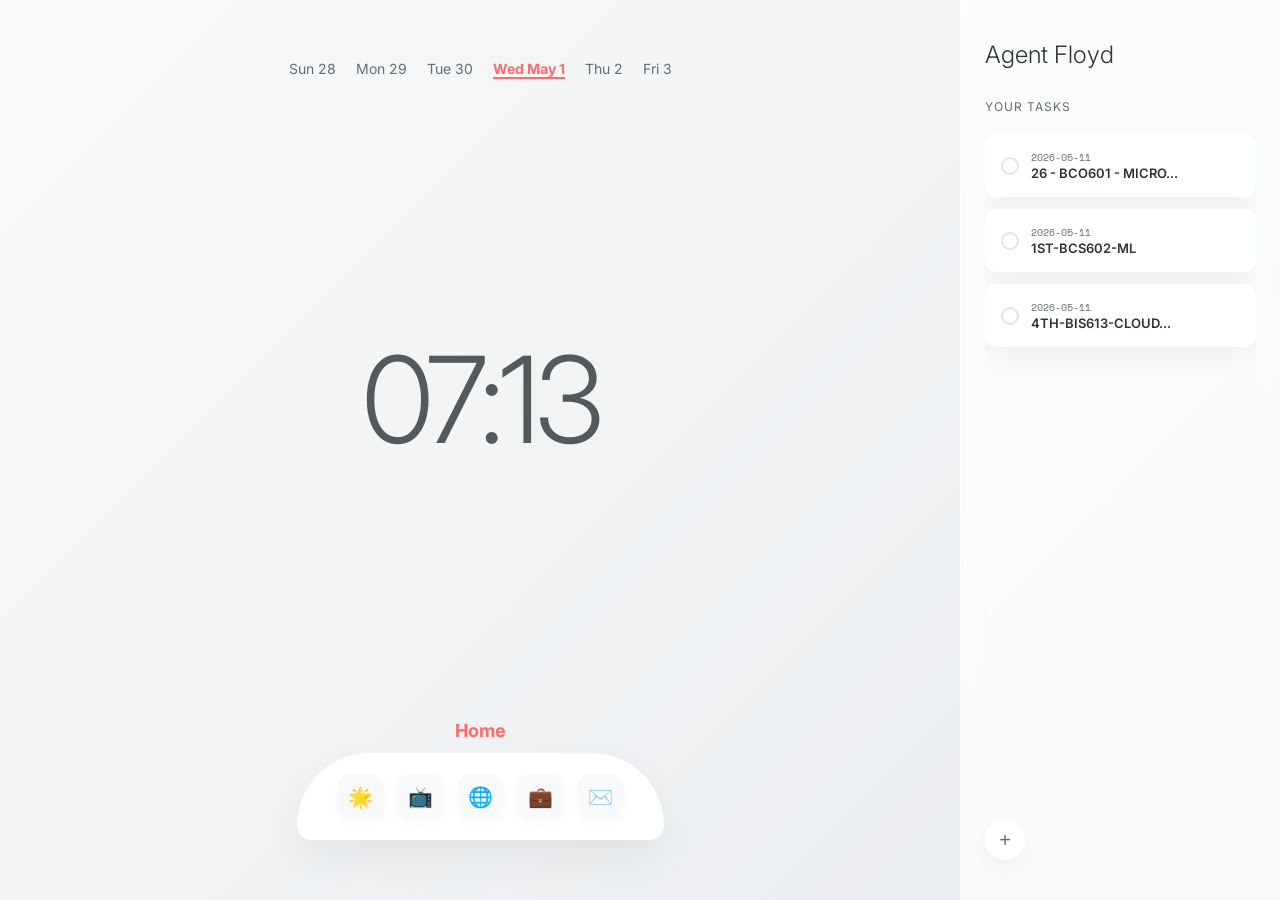
==== dummy.html @ ebf294e3 "Added fresh code" ====
<!DOCTYPE html>
<html lang="en">
<head>
    <meta charset="UTF-8">
    <meta name="viewport" content="width=device-width, initial-scale=1.0">
    <title>Quantum Minimal — NexTab</title>
    <link href="https://fonts.googleapis.com/css2?family=Inter:wght@300;400;600&family=Space+Mono&display=swap" rel="stylesheet">
    <style>
        :root {
            --bg-gradient: linear-gradient(135deg, #f8f9fa 0%, #e9ecef 100%);
            --glass: rgba(255, 255, 255, 0.7);
            --accent: #ff6b6b;
            --text-main: #2d3436;
            --text-muted: #636e72;
            --shadow: 0 10px 30px rgba(0,0,0,0.05);
        }

        * { box-sizing: border-box; margin: 0; padding: 0; }

        body {
            font-family: 'Inter', sans-serif;
            background: var(--bg-gradient);
            color: var(--text-main);
            height: 100vh;
            display: flex;
            overflow: hidden;
        }

        /* --- Sidebar (Tasks) --- */
        .sidebar {
            width: 320px;
            background: var(--glass);
            backdrop-filter: blur(10px);
            border-left: 1px solid rgba(255,255,255,0.5);
            padding: 40px 24px;
            display: flex;
            flex-direction: column;
            order: 2; /* Positions sidebar on the right */
        }

        .agent-header {
            font-size: 24px;
            font-weight: 300;
            margin-bottom: 30px;
            color: var(--text-main);
        }

        .task-section-label {
            font-size: 12px;
            text-transform: uppercase;
            letter-spacing: 1px;
            color: var(--text-muted);
            margin-bottom: 20px;
        }

        .task-list {
            flex: 1;
            overflow-y: auto;
        }

        .task-card {
            background: #fff;
            padding: 16px;
            border-radius: 12px;
            margin-bottom: 12px;
            box-shadow: var(--shadow);
            display: flex;
            align-items: center;
            gap: 12px;
            transition: transform 0.2s;
            cursor: pointer;
        }

        .task-card:hover { transform: translateY(-2px); }

        .checkbox {
            width: 18px; height: 18px;
            border: 2px solid #dfe6e9;
            border-radius: 50%;
        }

        .task-info { font-size: 13px; font-weight: 600; }
        .task-date { font-size: 10px; color: var(--text-muted); font-family: 'Space Mono'; }

        /* --- Main Content --- */
        .main-view {
            flex: 1;
            display: flex;
            flex-direction: column;
            align-items: center;
            justify-content: space-between;
            padding: 60px 0;
            order: 1;
        }

        .calendar-strip {
            display: flex;
            gap: 20px;
            font-size: 14px;
            color: var(--text-muted);
        }

        .day.active {
            color: var(--accent);
            font-weight: 700;
            border-bottom: 2px solid var(--accent);
        }

        .clock-display {
            font-size: 120px;
            font-weight: 300;
            letter-spacing: -5px;
            color: #2d3436;
            opacity: 0.8;
        }

        /* --- The Curved Dock (Apps) --- */
        .app-dock-container {
            position: relative;
            width: 500px;
            height: 120px;
            display: flex;
            justify-content: center;
            align-items: flex-end;
        }

        .dock-label {
            position: absolute;
            top: 0;
            color: var(--accent);
            font-weight: 700;
            font-size: 18px;
        }

        .apps-arc {
            display: flex;
            gap: 15px;
            padding: 20px 40px;
            background: #fff;
            border-radius: 100px 100px 20px 20px;
            box-shadow: 0 20px 40px rgba(0,0,0,0.06);
            border: 1px solid rgba(255,255,255,0.8);
        }

        .app-icon {
            width: 45px;
            height: 45px;
            background: #f8f9fa;
            border-radius: 12px;
            display: flex;
            align-items: center;
            justify-content: center;
            font-size: 20px;
            cursor: pointer;
            transition: all 0.3s;
            box-shadow: 0 4px 10px rgba(0,0,0,0.03);
        }

        .app-icon:hover {
            transform: translateY(-10px) scale(1.1);
            background: #fff;
            box-shadow: 0 15px 25px rgba(0,0,0,0.1);
        }

        .add-task-btn {
            margin-top: 20px;
            width: 40px; height: 40px;
            border-radius: 50%;
            border: none;
            background: #fff;
            box-shadow: var(--shadow);
            cursor: pointer;
            font-size: 20px;
            color: var(--text-muted);
        }
    </style>
</head>
<body>

    <main class="main-view">
        <div class="calendar-strip">
            <div class="day">Sun 28</div>
            <div class="day">Mon 29</div>
            <div class="day">Tue 30</div>
            <div class="day active">Wed May 1</div>
            <div class="day">Thu 2</div>
            <div class="day">Fri 3</div>
        </div>

        <div class="clock-display" id="clock">18:32</div>

        <div class="app-dock-container">
            <div class="dock-label">Home</div>
            <div class="apps-arc">
                <div class="app-icon">🌟</div>
                <div class="app-icon">📺</div>
                <div class="app-icon">🌐</div>
                <div class="app-icon">💼</div>
                <div class="app-icon">✉️</div>
            </div>
        </div>
    </main>

    <aside class="sidebar">
        <h1 class="agent-header">Agent Floyd</h1>
        <p class="task-section-label">Your Tasks</p>
        
        <div class="task-list">
            <div class="task-card">
                <div class="checkbox"></div>
                <div class="task-content">
                    <div class="task-date">2026-05-11</div>
                    <div class="task-info">26 - BCO601 - MICRO...</div>
                </div>
            </div>
            <div class="task-card">
                <div class="checkbox"></div>
                <div class="task-content">
                    <div class="task-date">2026-05-11</div>
                    <div class="task-info">1ST-BCS602-ML</div>
                </div>
            </div>
            <div class="task-card">
                <div class="checkbox"></div>
                <div class="task-content">
                    <div class="task-date">2026-05-11</div>
                    <div class="task-info">4TH-BIS613-CLOUD...</div>
                </div>
            </div>
        </div>

        <button class="add-task-btn">+</button>
    </aside>

    <script>
        function updateClock() {
            const now = new Date();
            const h = String(now.getHours()).padStart(2, '0');
            const m = String(now.getMinutes()).padStart(2, '0');
            document.getElementById('clock').textContent = `${h}:${m}`;
        }
        setInterval(updateClock, 1000);
        updateClock();

        // Simple Task Toggle
        document.querySelectorAll('.task-card').forEach(card => {
            card.addEventListener('click', () => {
                card.style.opacity = card.style.opacity === '0.5' ? '1' : '0.5';
                card.querySelector('.checkbox').style.background = 
                    card.style.opacity === '0.5' ? '#55efc4' : 'transparent';
            });
        });
    </script>
</body>
</html>
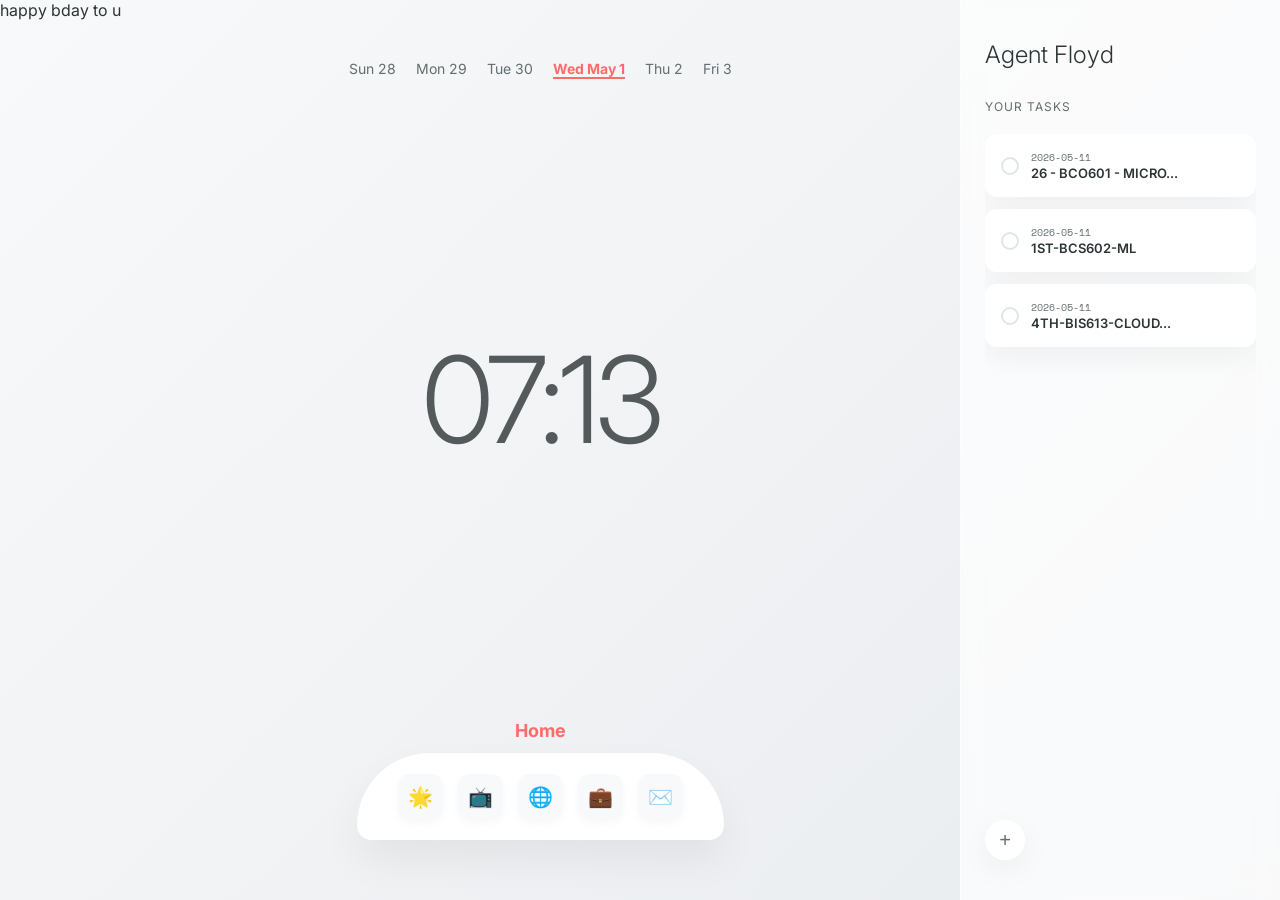
==== commit e049bf7a: "leo das" ====
--- a/dummy.html
+++ b/dummy.html
@@ -200,7 +200,7 @@
             </div>
         </div>
     </main>
-
+happy bday to u
     <aside class="sidebar">
         <h1 class="agent-header">Agent Floyd</h1>
         <p class="task-section-label">Your Tasks</p>
